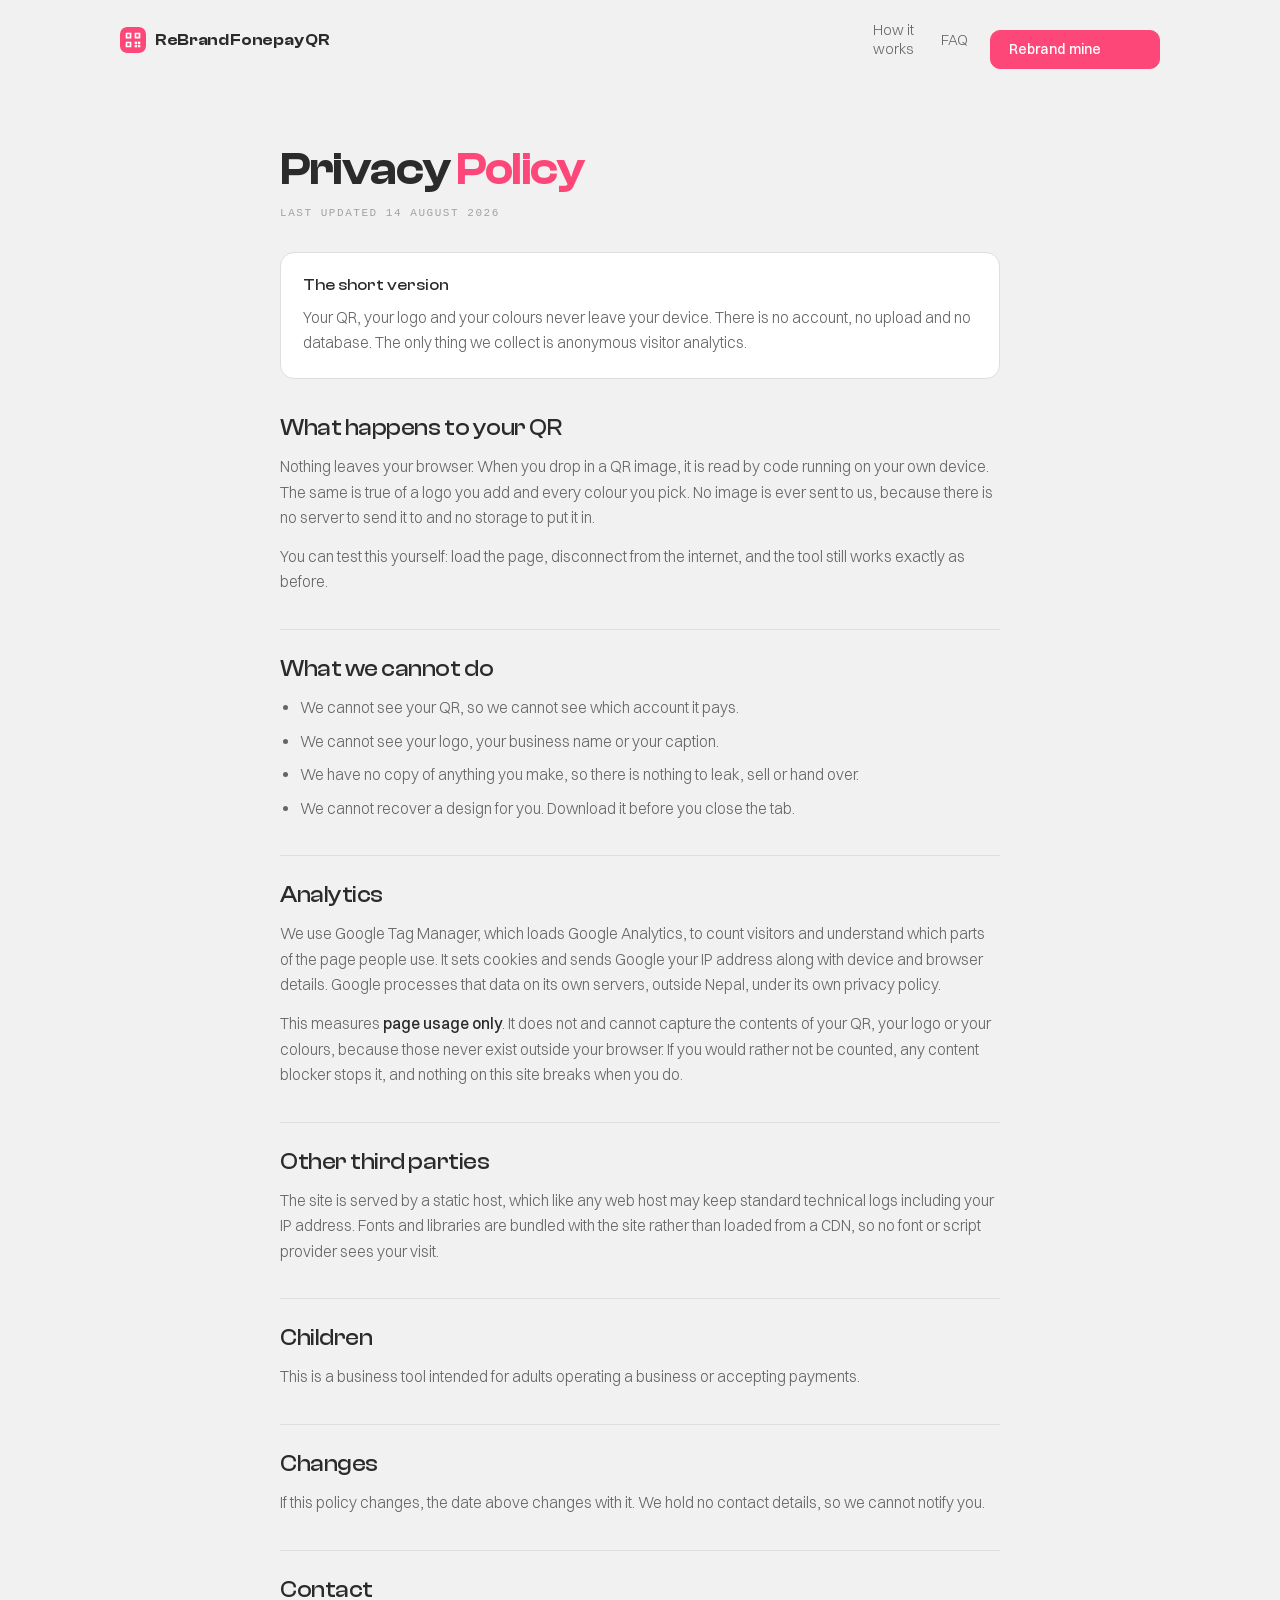
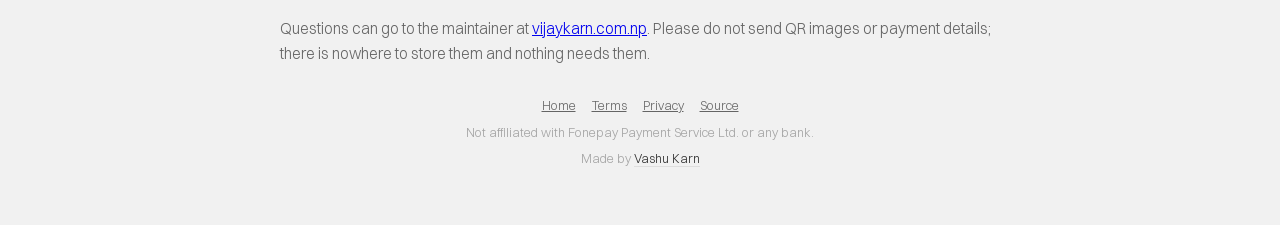
==== privacy.html @ 6a6da990 "Add terms and privacy pages, extend sitemap, real analytics container Also replaces the merchant pla" ====
<!doctype html>
<html lang="en">
<head>
  <meta charset="utf-8">
  <meta name="viewport" content="width=device-width, initial-scale=1">

  <!-- Google Tag Manager -->
  <script>(function(w,d,s,l,i){w[l]=w[l]||[];w[l].push({'gtm.start':
  new Date().getTime(),event:'gtm.js'});var f=d.getElementsByTagName(s)[0],
  j=d.createElement(s),dl=l!='dataLayer'?'&l='+l:'';j.async=true;j.src=
  'https://www.googletagmanager.com/gtm.js?id='+i+dl;f.parentNode.insertBefore(j,f);
  })(window,document,'script','dataLayer','GTM-MTWSJGR3');</script>
  <!-- End Google Tag Manager -->

  <title>Privacy Policy — ReBrand Fonepay QR</title>
  <meta name="description" content="Your QR, logo and colours never leave your device. No uploads, no account, no database. Here is exactly what that means.">
  <link rel="canonical" href="https://rebrandfonepayqr.vijaykarn.com.np/privacy.html">
  <meta name="theme-color" content="#fc4778">
  <meta property="og:type" content="website">
  <meta property="og:site_name" content="ReBrand Fonepay QR">
  <meta property="og:title" content="Privacy Policy — ReBrand Fonepay QR">
  <meta property="og:description" content="Your QR, logo and colours never leave your device. No uploads, no account, no database. Here is exactly what that means.">
  <meta property="og:url" content="https://rebrandfonepayqr.vijaykarn.com.np/privacy.html">
  <meta property="og:image" content="https://rebrandfonepayqr.vijaykarn.com.np/og-image.png">
  <meta name="twitter:card" content="summary_large_image">

  <link rel="icon" href="favicon.ico" sizes="any">
  <link rel="icon" href="favicon.svg" type="image/svg+xml">
  <link rel="icon" type="image/png" sizes="192x192" href="icon-192.png">
  <link rel="apple-touch-icon" href="apple-touch-icon.png">
  <link rel="stylesheet" href="style.css">
</head>
<body>

  <!-- Google Tag Manager (noscript) -->
  <noscript><iframe src="https://www.googletagmanager.com/ns.html?id=GTM-MTWSJGR3"
  height="0" width="0" style="display:none;visibility:hidden"></iframe></noscript>
  <!-- End Google Tag Manager (noscript) -->

  <nav class="nav" id="nav">
    <div class="nav-inner">
      <a class="brand" href="/"><img src="favicon.svg" alt="" width="26" height="26">ReBrand Fonepay QR</a>
      <div class="nav-links">
        <a href="/#how">How it works</a>
        <a href="/#faq">FAQ</a>
        <a class="btn primary" href="/#tool">Rebrand mine</a>
      </div>
    </div>
  </nav>

  <main class="legal">
    <h1>Privacy <em>Policy</em></h1>
    <p class="updated">Last updated 14 August 2026</p>

    <div class="callout">
      <b>The short version</b>
      <p>Your QR, your logo and your colours never leave your device. There is no account, no upload and no database. The only thing we collect is anonymous visitor analytics.</p>
    </div>

    <h2>What happens to your QR</h2>
    <p>Nothing leaves your browser. When you drop in a QR image, it is read by code running on your own device. The same is true of a logo you add and every colour you pick. No image is ever sent to us, because there is no server to send it to and no storage to put it in.</p>
    <p>You can test this yourself: load the page, disconnect from the internet, and the tool still works exactly as before.</p>

    <h2>What we cannot do</h2>
    <ul>
      <li>We cannot see your QR, so we cannot see which account it pays.</li>
      <li>We cannot see your logo, your business name or your caption.</li>
      <li>We have no copy of anything you make, so there is nothing to leak, sell or hand over.</li>
      <li>We cannot recover a design for you. Download it before you close the tab.</li>
    </ul>

    <h2>Analytics</h2>
    <p>We use Google Tag Manager, which loads Google Analytics, to count visitors and understand which parts of the page people use. It sets cookies and sends Google your IP address along with device and browser details. Google processes that data on its own servers, outside Nepal, under its own privacy policy.</p>
    <p>This measures <strong>page usage only</strong>. It does not and cannot capture the contents of your QR, your logo or your colours, because those never exist outside your browser. If you would rather not be counted, any content blocker stops it, and nothing on this site breaks when you do.</p>

    <h2>Other third parties</h2>
    <p>The site is served by a static host, which like any web host may keep standard technical logs including your IP address. Fonts and libraries are bundled with the site rather than loaded from a CDN, so no font or script provider sees your visit.</p>

    <h2>Children</h2>
    <p>This is a business tool intended for adults operating a business or accepting payments.</p>

    <h2>Changes</h2>
    <p>If this policy changes, the date above changes with it. We hold no contact details, so we cannot notify you.</p>

    <h2>Contact</h2>
    <p>Questions can go to the maintainer at <a href="https://vijaykarn.com.np" target="_blank" rel="noopener">vijaykarn.com.np</a>. Please do not send QR images or payment details; there is nowhere to store them and nothing needs them.</p>
  </main>

  <footer class="foot">
    <p class="links">
      <a href="/">Home</a>
      <a href="terms.html">Terms</a>
      <a href="privacy.html">Privacy</a>
      <a href="https://github.com/vashukarn/fonepay-qr-studio" target="_blank" rel="noopener">Source</a>
    </p>
    <p>Not affiliated with Fonepay Payment Service Ltd. or any bank.</p>
    <p class="credit">Made by <a href="https://vijaykarn.com.np/" target="_blank" rel="noopener">Vashu Karn</a></p>
  </footer>

  <script>
    var nav = document.getElementById('nav');
    addEventListener('scroll', function () { nav.classList.toggle('stuck', scrollY > 8); }, { passive: true });
  </script>
</body>
</html>
---- style.css ----
/* Self-hosted fonts (Fontshare — free for commercial use, no CDN at runtime). */
@font-face { font-family: "Clash Display"; src: url("lib/fonts/clash-display-500.woff2") format("woff2"); font-weight: 500; font-style: normal; font-display: swap; }
@font-face { font-family: "Clash Display"; src: url("lib/fonts/clash-display-600.woff2") format("woff2"); font-weight: 600; font-style: normal; font-display: swap; }
@font-face { font-family: "Switzer"; src: url("lib/fonts/switzer-300.woff2") format("woff2"); font-weight: 300; font-style: normal; font-display: swap; }
@font-face { font-family: "Switzer"; src: url("lib/fonts/switzer-400.woff2") format("woff2"); font-weight: 400; font-style: normal; font-display: swap; }
@font-face { font-family: "Switzer"; src: url("lib/fonts/switzer-500.woff2") format("woff2"); font-weight: 500; font-style: normal; font-display: swap; }

/* Visual language adapted from incredibles.dev:
   light editorial ground (#f1f1f1), ink #2b2b2b, hot-pink accent #fc4778,
   an oversized display face with tight tracking, and easeOutQuint motion.
   Fonts are free look-alikes (Clash Display ~ Frama, Switzer ~ Neue Montreal). */
:root {
  --bg: #f1f1f1;
  --surface: #ffffff;
  --surface-2: #fafafa;
  --ink: #2b2b2b;
  --muted: #656565;
  --faint: #a2a2a2;
  --line: #dedede;
  --line-2: #eaeaea;
  --accent: #fc4778;
  --accent-ink: #ffffff;
  --ok: #1f9d55;
  --bad: #e0245e;
  --radius: 14px;
  --ease: cubic-bezier(0.23, 1, 0.32, 1);
  --ease-expo: cubic-bezier(0.19, 1, 0.22, 1);

  --font-head: "Clash Display", "Frama", system-ui, sans-serif;
  --font-body: "Switzer", "Neue Montreal", system-ui, -apple-system, sans-serif;
  --font-mono: "Supply Mono", ui-monospace, "SF Mono", Menlo, Consolas, monospace;
  font-family: var(--font-body);
}

* { box-sizing: border-box; }
body {
  margin: 0;
  background: var(--bg);
  color: var(--ink);
  font-family: var(--font-body);
  font-weight: 300;
  line-height: 1.35;
  min-height: 100vh;
  padding: 40px 20px 56px;
  -webkit-font-smoothing: antialiased;
}

/* Motion: staggered fade-up reveal on load, easeOutQuint */
@keyframes fadeUp { from { opacity: 0; transform: translateY(18px); } to { opacity: 1; transform: none; } }
.hero, .grid > .panel, .foot { animation: fadeUp .9s var(--ease) both; }
.hero { animation-delay: .04s; }
.hero-title { animation: fadeUp 1s var(--ease) both; animation-delay: .1s; }
.hero-sub { animation: fadeUp 1s var(--ease) both; animation-delay: .18s; }
.hero-cta { animation: fadeUp 1s var(--ease) both; animation-delay: .26s; }
.grid > .panel:nth-child(1) { animation-delay: .14s; }
.grid > .panel:nth-child(2) { animation-delay: .22s; }
.foot { animation-delay: .3s; }

/* Hero */
.hero { max-width: 1040px; margin: 0 auto; padding: clamp(36px, 8vh, 92px) 0 clamp(30px, 6vh, 64px); }
.eyebrow { display: inline-flex; align-items: center; gap: 9px; font-family: var(--font-mono); font-size: 12px; text-transform: uppercase; letter-spacing: .12em; color: var(--muted); margin: 0 0 22px; }
.eyebrow .dot { width: 9px; height: 9px; border-radius: 50%; background: var(--accent); }
.hero-title {
  font-family: var(--font-head); font-weight: 600;
  font-size: clamp(48px, 11vw, 132px); line-height: .86; letter-spacing: -.045em;
  margin: 0; text-wrap: balance;
}
.hero-title em { font-style: normal; color: var(--accent); }
.hero-sub { max-width: 560px; margin: 26px 0 0; font-size: clamp(16px, 2.3vw, 20px); line-height: 1.5; color: var(--muted); }
.hero-cta { display: inline-flex; width: auto; margin-top: 30px; padding: 14px 26px; text-decoration: none; }
.tool-heading { max-width: 1040px; margin: 0 auto 14px; font-family: var(--font-head); font-weight: 500; font-size: clamp(22px, 3vw, 30px); letter-spacing: -.02em; }

/* Layout */
.grid {
  max-width: 1040px; margin: 0 auto;
  display: grid; grid-template-columns: 400px 1fr; gap: 20px; align-items: start;
}
@media (max-width: 820px) { .grid { grid-template-columns: 1fr; } }

.panel {
  background: var(--surface); border: 1px solid var(--line);
  border-radius: 18px; padding: 22px;
}

/* Dropzone */
.drop {
  display: block; border: 1.5px dashed var(--line); border-radius: var(--radius);
  padding: 30px; text-align: center; cursor: pointer; background: var(--surface-2);
  transition: border-color .4s var(--ease), background .4s var(--ease), transform .4s var(--ease);
}
.drop:hover, .drop.over { border-color: var(--accent); background: #fff5f8; transform: translateY(-2px); }
.drop-inner { display: grid; gap: 5px; }
.drop-ico { font-size: 26px; color: var(--accent); }
.drop-inner strong { font-family: var(--font-head); font-weight: 500; letter-spacing: -.01em; font-size: 20px; }
.muted { color: var(--muted); font-size: 13px; }

/* "or" divider + link input */
.or { display: flex; align-items: center; gap: 12px; margin: 16px 0; color: var(--faint); font-family: var(--font-mono); font-size: 11px; text-transform: uppercase; letter-spacing: .12em; }
.or::before, .or::after { content: ""; flex: 1; height: 1px; background: var(--line); }
.linkrow { display: flex; gap: 10px; }
.linkrow input { flex: 1; min-width: 0; }
.linkrow .btn { flex: 0 0 auto; white-space: nowrap; }

/* Banner */
.banner { margin-top: 16px; padding: 12px 14px; border-radius: var(--radius); font-size: 13.5px; line-height: 1.45; border: 1px solid var(--line); background: var(--surface-2); }
.banner.ok { background: #eefaf1; border-color: #bfe6cb; color: #1a6d3a; }
.banner.warn { background: #fff7e8; border-color: #f0dca6; color: #8a6414; }
.banner.bad { background: #fdeef2; border-color: #f3c2ce; color: #9c2444; }

/* Controls */
#controls { margin-top: 18px; display: grid; gap: 16px; }
.field { display: grid; gap: 8px; }
.field > label { font-family: var(--font-mono); font-size: 11px; text-transform: uppercase; letter-spacing: .1em; color: var(--muted); }
.row { display: flex; gap: 10px; align-items: center; }

input[type="text"] {
  width: 100%; background: var(--surface); border: 1px solid var(--line); color: var(--ink);
  border-radius: 10px; padding: 11px 12px; font-size: 14px; font-family: var(--font-body);
  transition: border-color .3s var(--ease), box-shadow .3s var(--ease);
}
input[type="text"]::placeholder { color: var(--faint); }
input[type="text"]:focus { outline: none; border-color: var(--accent); box-shadow: 0 0 0 3px rgba(252, 71, 120, .15); }
input[type="color"] { width: 100%; height: 42px; background: var(--surface); border: 1px solid var(--line); border-radius: 10px; padding: 3px; cursor: pointer; }
.color-row { display: flex; gap: 10px; align-items: center; }
.color-row input[type="color"] { flex: 0 0 52px; width: 52px; }
.hex { flex: 1; text-transform: uppercase; font-family: var(--font-mono); letter-spacing: .03em; }
.hex.invalid { border-color: var(--bad); box-shadow: 0 0 0 3px rgba(224, 36, 94, .15); }
input[type="range"] { width: 100%; accent-color: var(--accent); }
.check { display: flex; align-items: center; gap: 9px; font-size: 14px; color: var(--ink); cursor: pointer; }
.check input { accent-color: var(--accent); width: 16px; height: 16px; }

/* Style presets */
.chips { display: flex; flex-wrap: wrap; gap: 8px; }
.chip {
  border: 1px solid var(--line); background: var(--surface); color: var(--ink);
  border-radius: 999px; padding: 7px 14px; font-size: 13px; font-weight: 500; font-family: var(--font-body);
  cursor: pointer; transition: border-color .3s var(--ease), color .3s var(--ease), background .3s var(--ease), transform .2s var(--ease);
}
.chip:hover { border-color: var(--ink); transform: translateY(-1px); }
.chip.surprise { border-color: var(--accent); color: var(--accent); }
.chip.surprise:hover { background: var(--accent); color: #fff; border-color: var(--accent); }

/* Segmented control */
.seg { display: inline-flex; border: 1px solid var(--line); border-radius: 10px; overflow: hidden; background: var(--surface); }
.seg button {
  border: 0; background: transparent; color: var(--muted); cursor: pointer;
  padding: 9px 16px; font-size: 13.5px; font-weight: 500; font-family: var(--font-body);
  border-right: 1px solid var(--line); transition: background .25s var(--ease), color .25s var(--ease);
}
.seg button:last-child { border-right: 0; }
.seg button:hover { color: var(--ink); }
.seg button.on { background: var(--accent); color: #fff; }

/* Buttons */
.btn {
  border: 1px solid var(--line); background: var(--surface); color: var(--ink);
  border-radius: 10px; padding: 11px 15px; font-size: 14px; font-weight: 500; font-family: var(--font-body);
  cursor: pointer; transition: background .3s var(--ease), color .3s var(--ease), border-color .3s var(--ease), transform .3s var(--ease);
}
.btn:hover { border-color: var(--ink); transform: translateY(-1px); }
.btn.ghost { background: transparent; color: var(--muted); border-color: transparent; }
.btn.ghost:hover { color: var(--accent); transform: none; }
.btn.primary {
  width: 100%; margin-top: 18px; background: var(--accent); border-color: var(--accent); color: var(--accent-ink);
  padding: 14px; font-size: 15px; letter-spacing: .01em;
}
.btn.primary:hover { background: #e23568; border-color: #e23568; transform: translateY(-2px); }
.btn.primary:disabled { opacity: .4; cursor: not-allowed; transform: none; }
.btn:focus-visible { outline: 2px solid var(--accent); outline-offset: 2px; }

/* Preview */
.preview { display: flex; flex-direction: column; align-items: center; min-height: 440px; justify-content: center; }
#canvas { max-width: 100%; height: auto; border-radius: 14px; box-shadow: 0 20px 50px rgba(43, 43, 43, .14); transition: transform .6s var(--ease); }
#canvas[width="0"], #canvas:not([width]) { display: none; }
.empty { text-align: center; color: var(--faint); display: grid; gap: 14px; justify-items: center; padding: 40px; }
.empty-qr {
  width: 92px; height: 92px; border-radius: 12px; opacity: .8; border: 2px solid var(--line);
  background:
    linear-gradient(var(--line), var(--line)) 0 0 / 30px 30px no-repeat,
    linear-gradient(var(--line), var(--line)) 62px 0 / 30px 30px no-repeat,
    linear-gradient(var(--line), var(--line)) 0 62px / 30px 30px no-repeat,
    linear-gradient(var(--line), var(--line)) 40px 40px / 14px 14px no-repeat;
}
.verify { margin-top: 16px; font-size: 13px; font-weight: 500; text-align: center; font-family: var(--font-mono); letter-spacing: .01em; }
.verify.ok { color: var(--ok); }
.verify.bad { color: var(--bad); }

/* Export row */
.export { display: flex; gap: 10px; width: 100%; margin-top: 16px; }
.export select {
  flex: 0 0 128px; background: var(--surface); border: 1px solid var(--line); color: var(--ink);
  border-radius: 10px; padding: 0 12px; font-size: 14px; font-weight: 500; font-family: var(--font-body); cursor: pointer;
}
.export select:focus { outline: none; border-color: var(--accent); box-shadow: 0 0 0 3px rgba(252, 71, 120, .15); }
.export .btn.primary { flex: 1; margin-top: 0; }
.export-note { margin: 10px 0 0; font-size: 11.5px; color: var(--faint); font-family: var(--font-mono); letter-spacing: .02em; text-align: center; }

.foot { max-width: 1040px; margin: 30px auto 0; text-align: center; color: var(--faint); font-size: 12.5px; line-height: 1.5; display: grid; gap: 8px; }
.foot p { margin: 0; }
.foot .credit a { color: var(--ink); text-decoration: none; border-bottom: 1px solid var(--line); transition: color .3s var(--ease), border-color .3s var(--ease); }
.foot .credit a:hover { color: var(--accent); border-color: var(--accent); }
.sr-only { position: absolute; width: 1px; height: 1px; padding: 0; margin: -1px; overflow: hidden; clip: rect(0 0 0 0); white-space: nowrap; border: 0; }

@media (prefers-reduced-motion: reduce) {
  *, *::before, *::after { animation: none !important; transition: none !important; }
}

/* ============================================================
   Landing sections
   Same language as the tool: 1040px column, white surfaces on the
   grey ground, hot-pink accent used sparingly, easeOutQuint motion.
   ============================================================ */

html { scroll-behavior: smooth; }
:target { scroll-margin-top: 92px; }

/* Skip link, visible only when focused */
.skip {
  position: absolute; left: 12px; top: -60px; z-index: 60;
  background: var(--ink); color: #fff; padding: 10px 16px; border-radius: 10px;
  font-size: 14px; text-decoration: none; transition: top .18s var(--ease);
}
.skip:focus { top: 12px; }

/* Sticky nav */
.nav {
  position: sticky; top: 0; z-index: 50;
  margin: -40px -20px 0; padding: 12px 20px;
  background: rgba(241, 241, 241, .82);
  backdrop-filter: saturate(140%) blur(10px);
  border-bottom: 1px solid transparent;
  transition: border-color .25s var(--ease);
}
.nav.stuck { border-bottom-color: var(--line); }
.nav-inner { max-width: 1040px; margin: 0 auto; display: flex; align-items: center; gap: 18px; }
.brand { display: inline-flex; align-items: center; gap: 9px; text-decoration: none; color: var(--ink); font-family: var(--font-head); font-weight: 600; letter-spacing: -.02em; font-size: 16px; }
.brand img { width: 26px; height: 26px; border-radius: 7px; display: block; }
.nav-links { margin-left: auto; display: flex; align-items: center; gap: 22px; }
.nav-links a { color: var(--muted); text-decoration: none; font-size: 14.5px; transition: color .18s var(--ease); }
.nav-links a:hover { color: var(--ink); }
.nav-links .btn { padding: 9px 18px; font-size: 14px; }
@media (max-width: 720px) { .nav-links a:not(.btn) { display: none; } }

/* Shared section furniture */
.section { max-width: 1040px; margin: 0 auto; padding: clamp(48px, 8vw, 88px) 0 0; }
.section-head { max-width: 620px; margin-bottom: 34px; }
.kicker { font-family: var(--font-mono); font-size: 11px; text-transform: uppercase; letter-spacing: .14em; color: var(--accent); margin: 0 0 12px; }
.section h2 { font-family: var(--font-head); font-weight: 600; letter-spacing: -.025em; font-size: clamp(26px, 4vw, 40px); line-height: 1.1; margin: 0; }
.section h2 em { font-style: normal; color: var(--accent); }
.section-head p { color: var(--muted); font-size: clamp(15px, 2vw, 17px); line-height: 1.55; margin: 14px 0 0; }

.cards { display: grid; gap: 16px; grid-template-columns: repeat(3, 1fr); }
@media (max-width: 860px) { .cards { grid-template-columns: 1fr; } }
.card {
  background: var(--surface); border: 1px solid var(--line); border-radius: var(--radius);
  padding: 24px; transition: transform .35s var(--ease-expo), box-shadow .35s var(--ease-expo), border-color .25s var(--ease);
}
.card:hover { transform: translateY(-3px); border-color: var(--ink); box-shadow: 0 14px 34px -22px rgba(0,0,0,.4); }
.card .num { font-family: var(--font-mono); font-size: 11px; letter-spacing: .14em; color: var(--accent); }
.card h3 { font-family: var(--font-head); font-weight: 500; letter-spacing: -.015em; font-size: 19px; margin: 12px 0 8px; }
.card p { color: var(--muted); font-size: 14.5px; line-height: 1.55; margin: 0; }

/* Trust strip under the hero */
.trust { max-width: 1040px; margin: 34px auto 0; display: grid; grid-template-columns: repeat(4, 1fr); gap: 14px; }
@media (max-width: 720px) { .trust { grid-template-columns: repeat(2, 1fr); } }
.trust div { background: var(--surface); border: 1px solid var(--line); border-radius: var(--radius); padding: 16px 18px; }
.trust b { display: block; font-family: var(--font-head); font-weight: 600; font-size: 21px; letter-spacing: -.02em; }
.trust span { display: block; color: var(--muted); font-size: 13px; margin-top: 3px; }

/* Safety block, the differentiator */
.safety { background: var(--ink); color: #f4f4f4; border-radius: 18px; padding: clamp(26px, 4vw, 44px); }
.safety .kicker { color: #ff85a8; }
.safety h2 { color: #fff; }
.safety h2 em { color: #ff85a8; }
.safety p { color: #c9c9c9; }
.safety .steps { display: grid; gap: 14px; grid-template-columns: repeat(3, 1fr); margin-top: 30px; }
@media (max-width: 860px) { .safety .steps { grid-template-columns: 1fr; } }
.safety .steps div { background: rgba(255,255,255,.06); border: 1px solid rgba(255,255,255,.12); border-radius: var(--radius); padding: 20px; }
.safety .steps b { display: block; font-family: var(--font-head); font-weight: 500; font-size: 16px; color: #fff; margin-bottom: 7px; }
.safety .steps p { font-size: 14px; margin: 0; }

/* Use cases */
.uses { display: flex; flex-wrap: wrap; gap: 10px; }
.uses span {
  background: var(--surface); border: 1px solid var(--line); border-radius: 999px;
  padding: 10px 18px; font-size: 14.5px; color: var(--ink);
  transition: border-color .2s var(--ease), transform .2s var(--ease);
}
.uses span:hover { border-color: var(--accent); transform: translateY(-2px); }

/* FAQ, native disclosure so it works without JS */
.faq { display: grid; gap: 10px; }
.faq details {
  background: var(--surface); border: 1px solid var(--line); border-radius: var(--radius);
  padding: 4px 20px; transition: border-color .2s var(--ease);
}
.faq details[open] { border-color: var(--ink); }
.faq summary {
  list-style: none; cursor: pointer; padding: 16px 0; font-size: 16px;
  display: flex; align-items: center; justify-content: space-between; gap: 16px;
  font-family: var(--font-head); font-weight: 500; letter-spacing: -.01em;
}
.faq summary::-webkit-details-marker { display: none; }
.faq summary::after { content: "+"; color: var(--accent); font-size: 22px; line-height: 1; flex: none; transition: transform .25s var(--ease); }
.faq details[open] summary::after { transform: rotate(45deg); }
.faq summary:focus-visible { outline: 2px solid var(--accent); outline-offset: 3px; border-radius: 6px; }
.faq p { color: var(--muted); font-size: 14.5px; line-height: 1.6; margin: 0 0 18px; max-width: 68ch; }

/* Closing call to action */
.cta-band {
  max-width: 1040px; margin: clamp(48px, 8vw, 88px) auto 0; text-align: center;
  background: var(--surface); border: 1px solid var(--line); border-radius: 18px;
  padding: clamp(30px, 5vw, 52px);
}
.cta-band h2 { font-family: var(--font-head); font-weight: 600; letter-spacing: -.025em; font-size: clamp(24px, 3.6vw, 34px); margin: 0; }
.cta-band p { color: var(--muted); margin: 12px auto 26px; max-width: 46ch; font-size: 16px; }

/* Footer links */
.foot .links { display: flex; flex-wrap: wrap; gap: 16px; justify-content: center; }
.foot a { color: var(--muted); }
.foot a:hover { color: var(--accent); }

/* Legal pages */
.legal { max-width: 720px; margin: 0 auto; padding: clamp(30px, 6vw, 64px) 0 0; }
.legal h1 { font-family: var(--font-head); font-weight: 600; letter-spacing: -.03em; font-size: clamp(30px, 5vw, 46px); line-height: 1.05; margin: 0 0 10px; }
.legal h1 em { font-style: normal; color: var(--accent); }
.legal .updated { font-family: var(--font-mono); font-size: 11px; text-transform: uppercase; letter-spacing: .14em; color: var(--faint); margin: 0 0 30px; }
.legal h2 { font-family: var(--font-head); font-weight: 500; letter-spacing: -.02em; font-size: clamp(18px, 2.6vw, 23px); margin: 34px 0 10px; padding-top: 24px; border-top: 1px solid var(--line); }
.legal h2:first-of-type { border-top: 0; padding-top: 0; }
.legal p, .legal li { color: var(--muted); font-size: 15.5px; line-height: 1.65; }
.legal p { margin: 0 0 13px; }
.legal ul { margin: 0 0 16px; padding-left: 20px; }
.legal li { margin-bottom: 8px; }
.legal strong { color: var(--ink); font-weight: 500; }
.legal .callout { background: var(--surface); border: 1px solid var(--line); border-radius: var(--radius); padding: 22px; margin: 0 0 26px; }
.legal .callout b { display: block; font-family: var(--font-head); font-weight: 500; font-size: 16px; color: var(--ink); margin-bottom: 8px; }
.legal .callout p:last-child { margin-bottom: 0; }
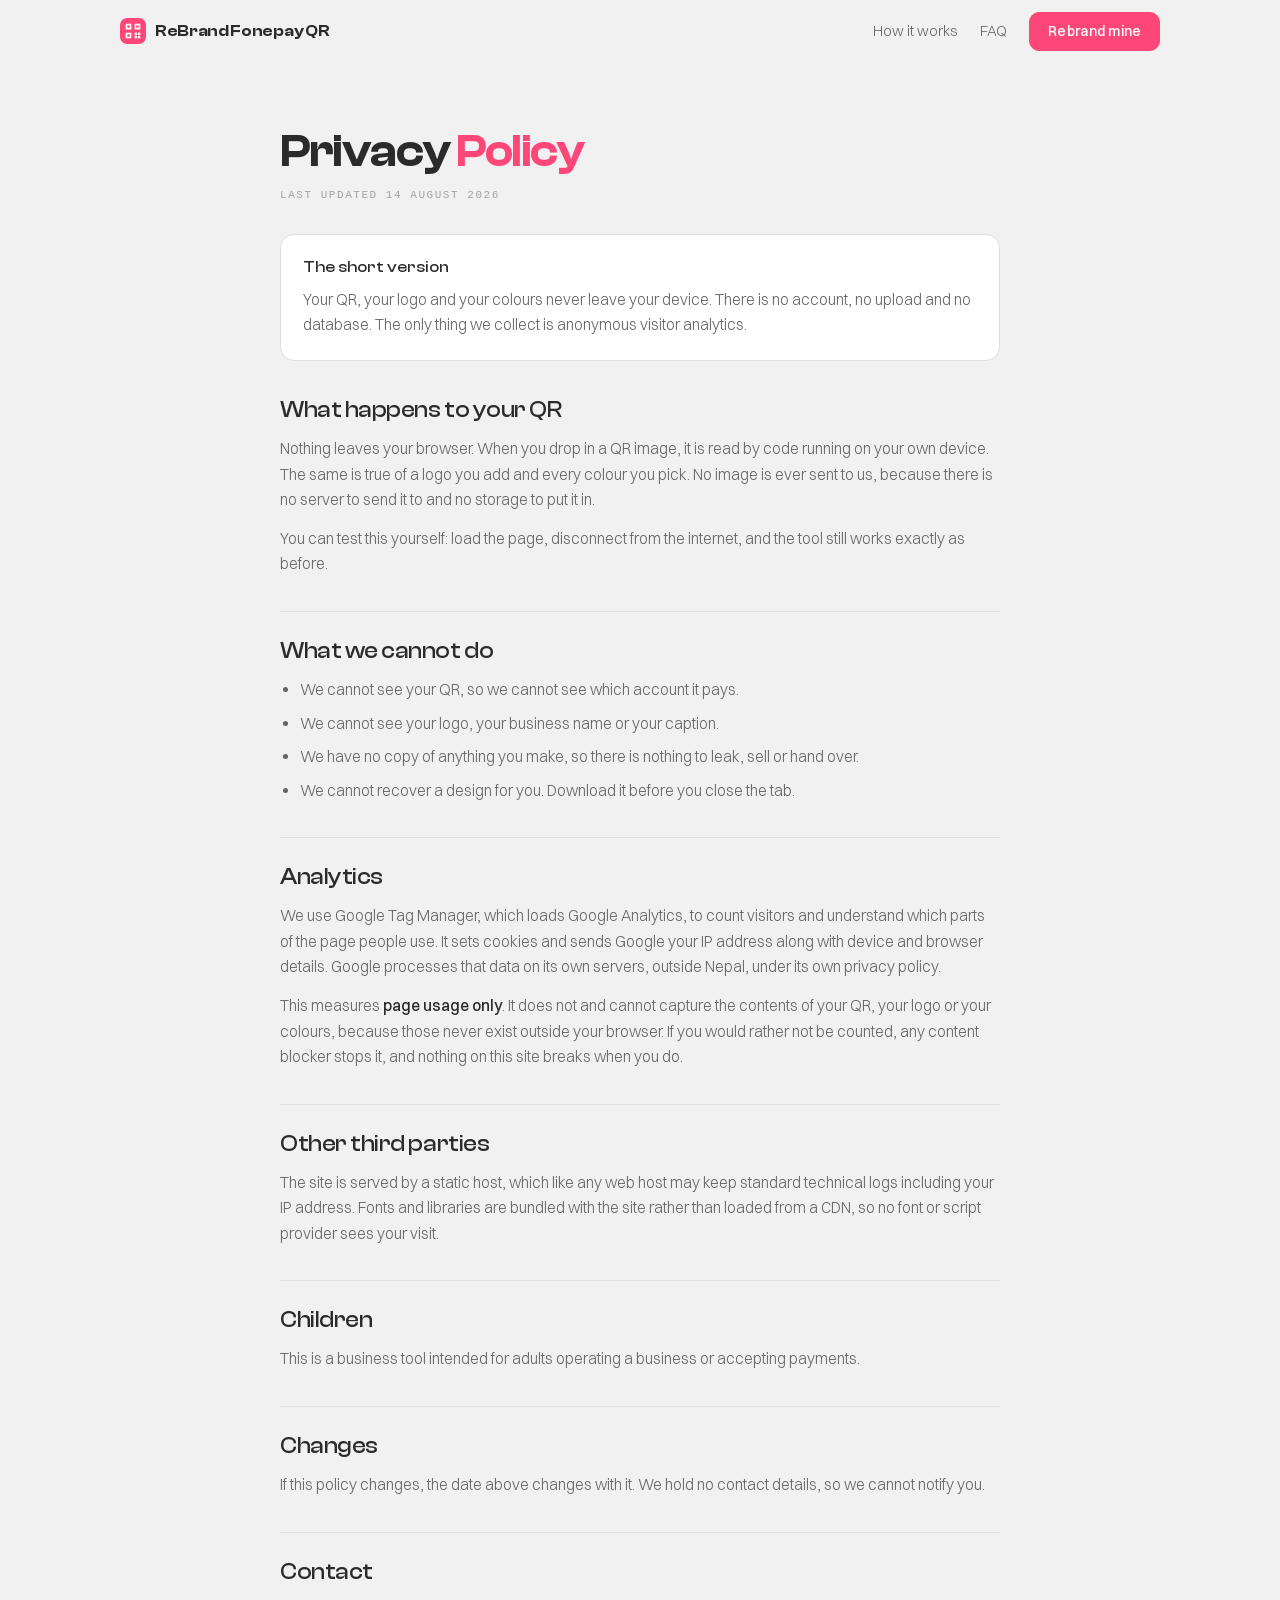
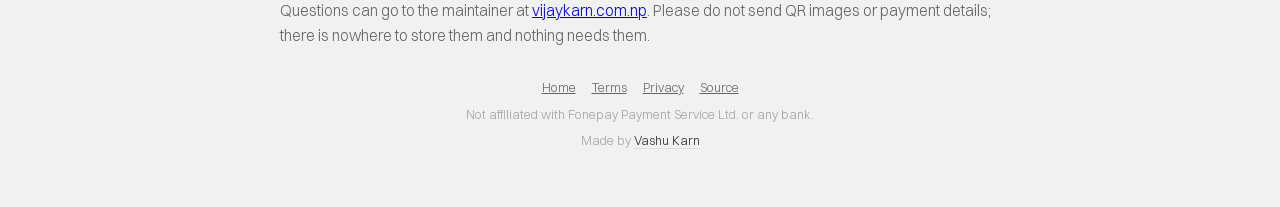
==== commit b6efc598: "Version the stylesheet URL so deploys are not held back by cached CSS Cloudflare caches CSS for four" ====
--- a/privacy.html
+++ b/privacy.html
@@ -28,7 +28,7 @@
   <link rel="icon" href="favicon.svg" type="image/svg+xml">
   <link rel="icon" type="image/png" sizes="192x192" href="icon-192.png">
   <link rel="apple-touch-icon" href="apple-touch-icon.png">
-  <link rel="stylesheet" href="style.css">
+  <link rel="stylesheet" href="style.css?v=2">
 </head>
 <body>
 
--- a/style.css
+++ b/style.css
@@ -335,3 +335,31 @@
 .legal .callout { background: var(--surface); border: 1px solid var(--line); border-radius: var(--radius); padding: 22px; margin: 0 0 26px; }
 .legal .callout b { display: block; font-family: var(--font-head); font-weight: 500; font-size: 16px; color: var(--ink); margin-bottom: 8px; }
 .legal .callout p:last-child { margin-bottom: 0; }
+
+/* ---- Landing polish -------------------------------------------------
+   .btn.primary is full-width by design for the tool's Download button, and
+   it out-specifies .hero-cta, so every marketing button was stretching to
+   the full 1040px column. These hug their label instead. */
+.btn.primary.hero-cta { width: auto; margin-top: 30px; }
+.nav-links .btn.primary { width: auto; margin-top: 0; }
+.cta-band .btn.primary { width: auto; margin-top: 4px; }
+
+/* The tool heading sat flush against the trust strip */
+.tool-heading { margin-top: clamp(44px, 7vw, 76px); }
+
+/* Nav: keep labels on one line and stop the row wrapping at middling widths */
+.nav-inner { flex-wrap: nowrap; }
+.nav-links a { white-space: nowrap; }
+@media (max-width: 940px) { .nav-links { gap: 16px; } }
+
+/* Headings had a 620px cap that broke short lines awkwardly */
+.section-head { max-width: 700px; }
+
+/* Wayfinding: mark the section currently in view */
+.nav-links a[aria-current="true"] { color: var(--accent); }
+
+/* Respect reduced motion for the new sections too */
+@media (prefers-reduced-motion: reduce) {
+  html { scroll-behavior: auto; }
+  .card, .uses span, .faq details { transition: none; }
+}
